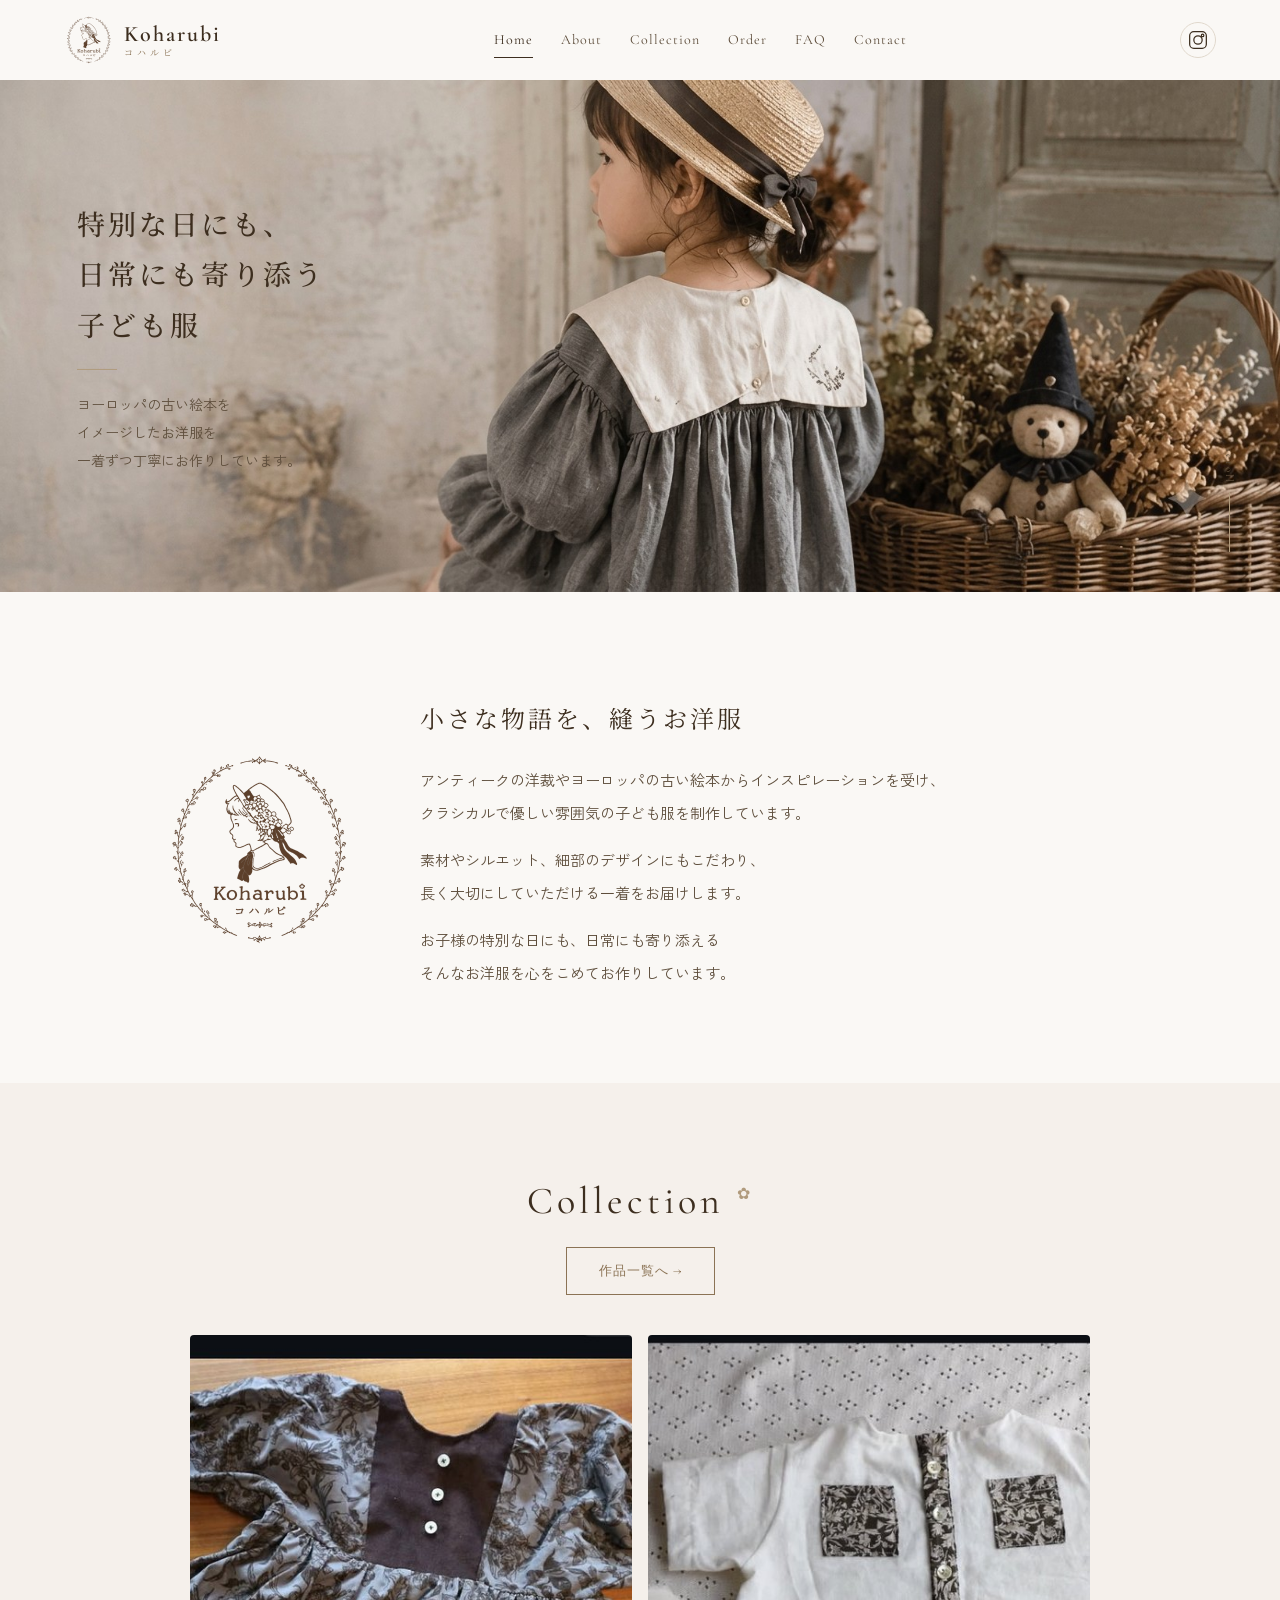
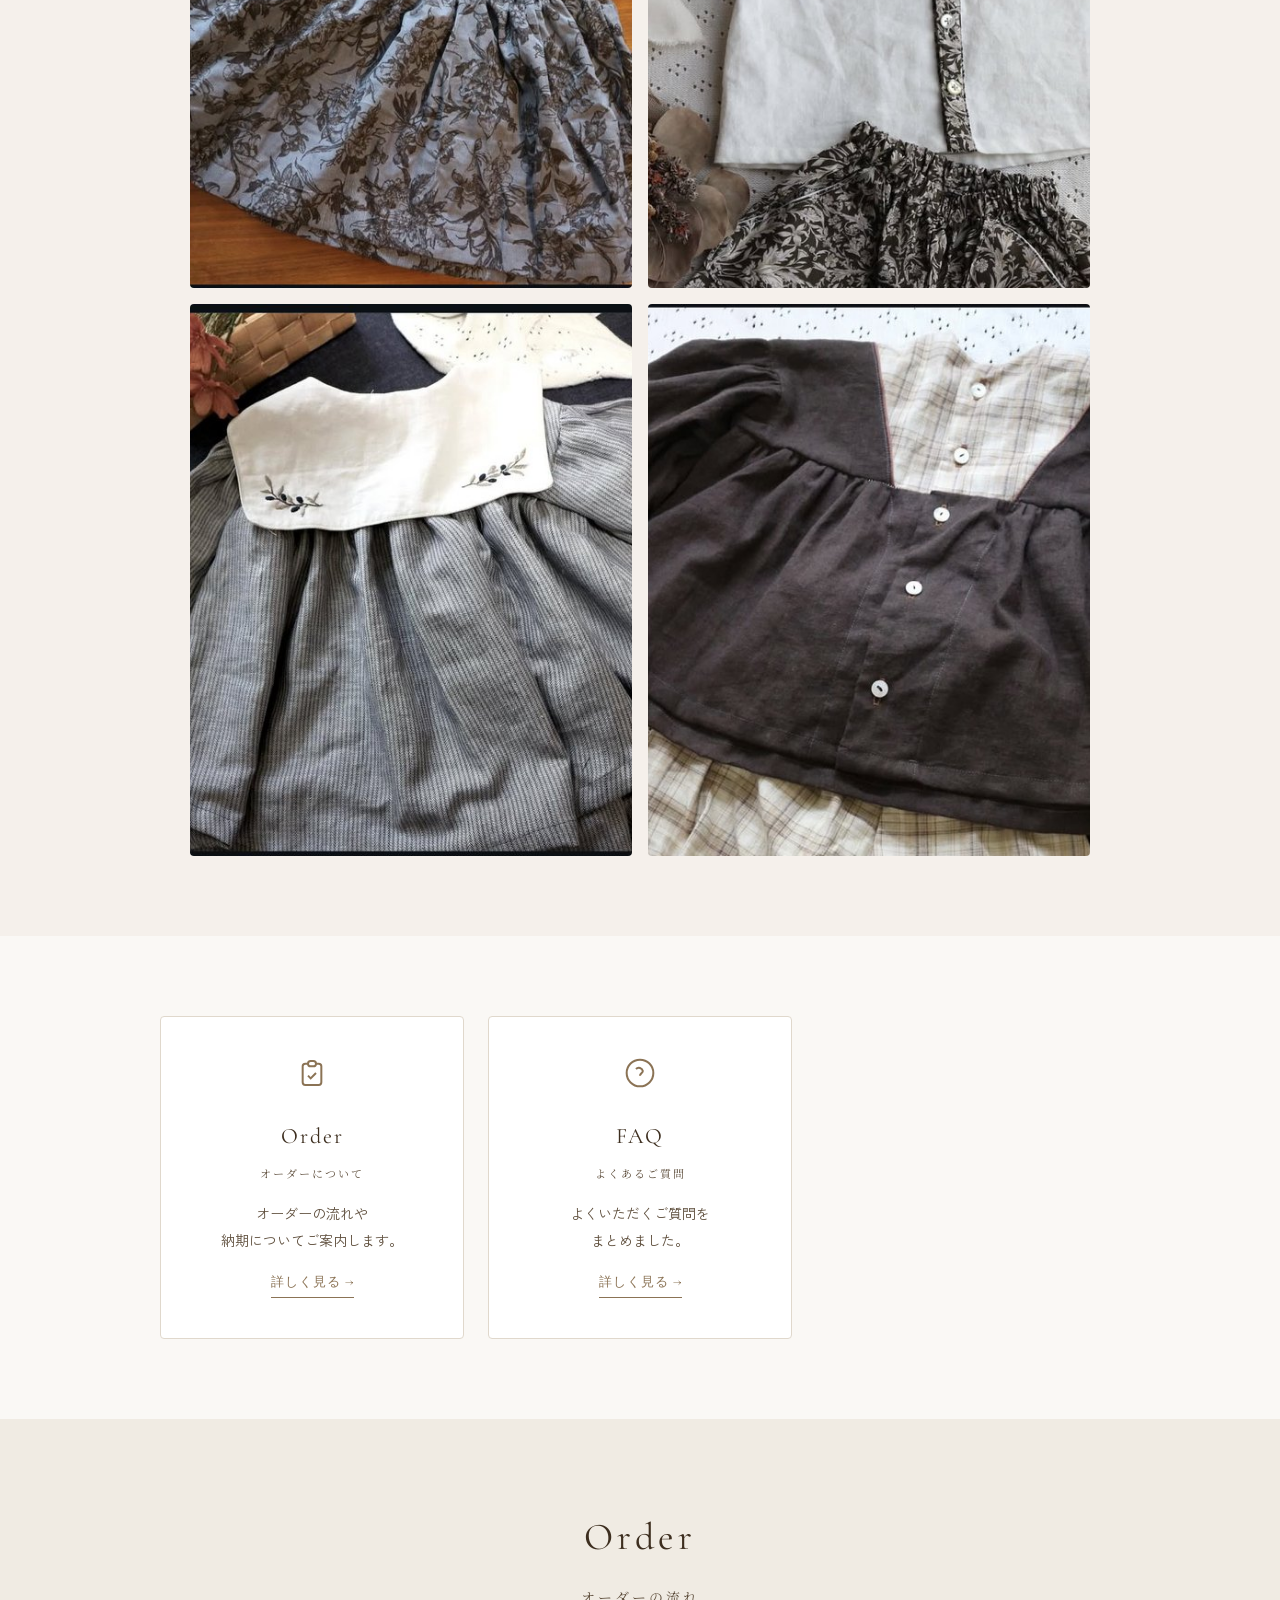
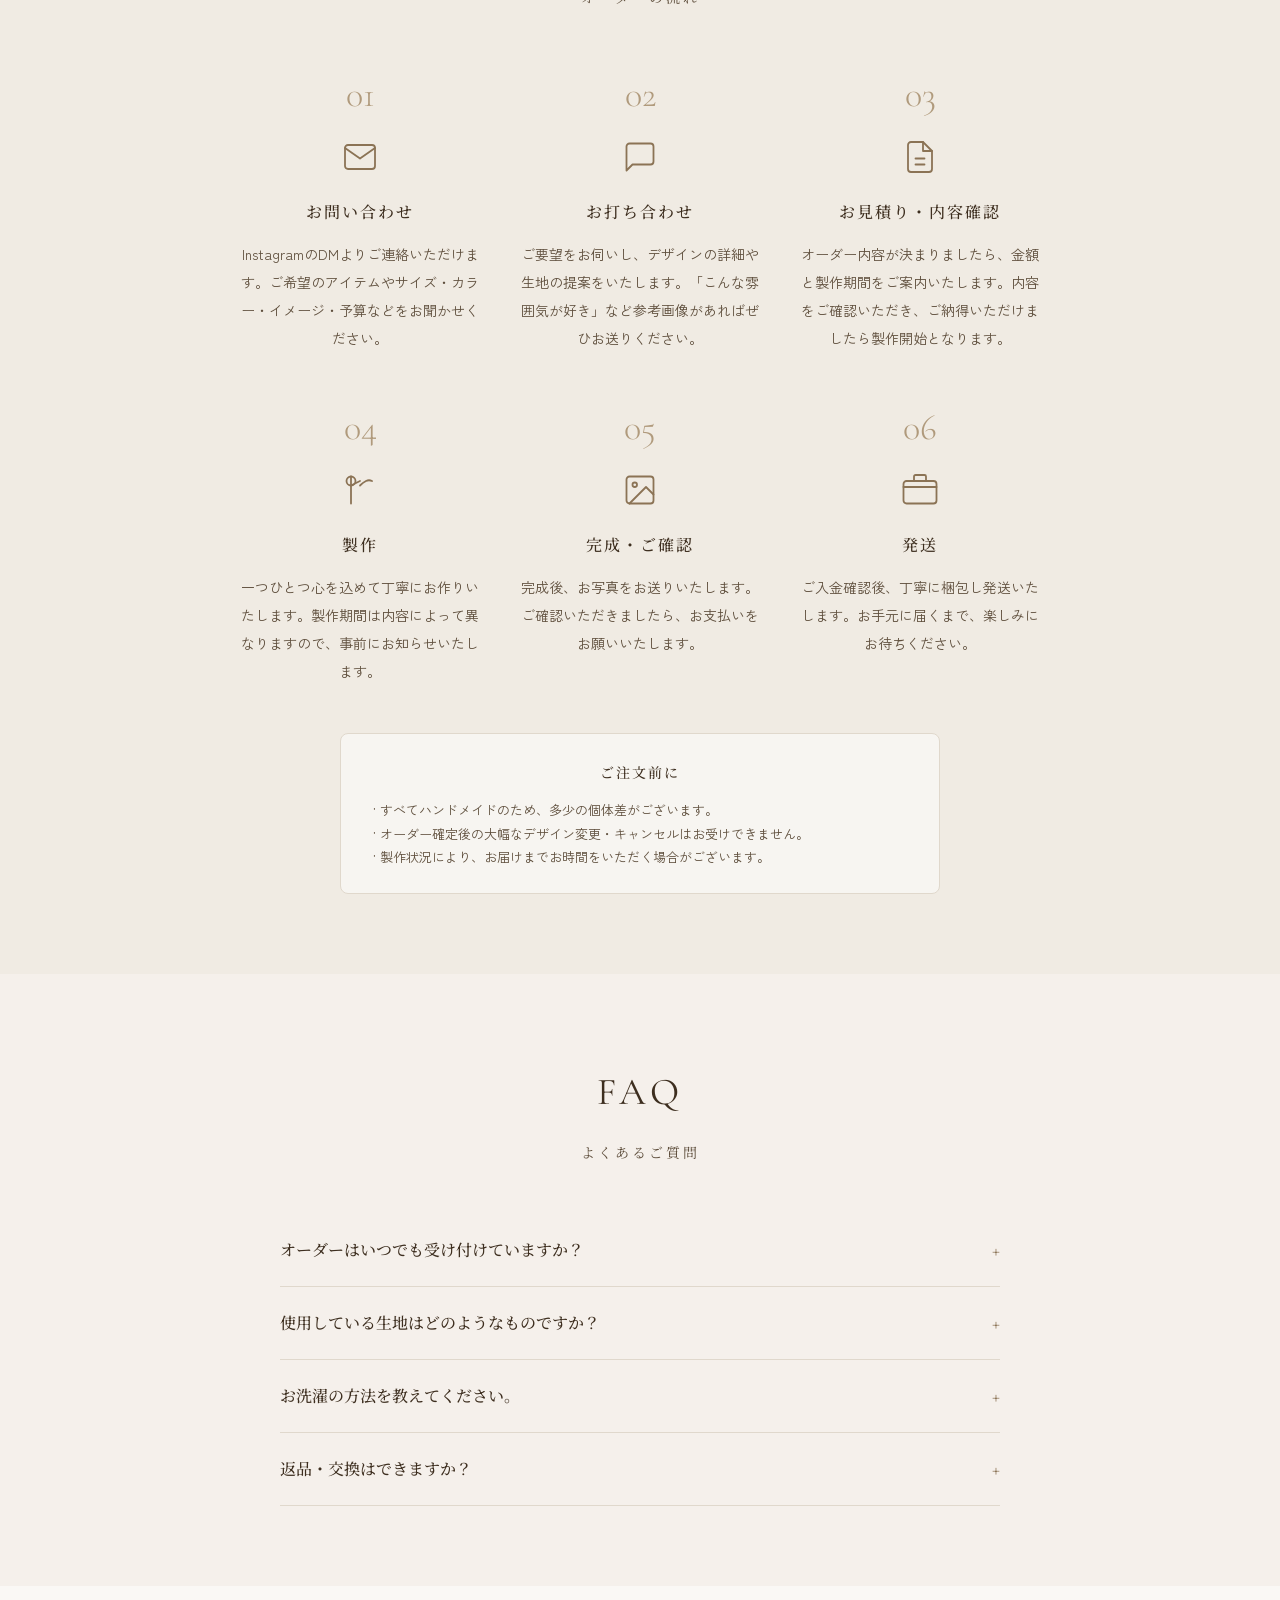
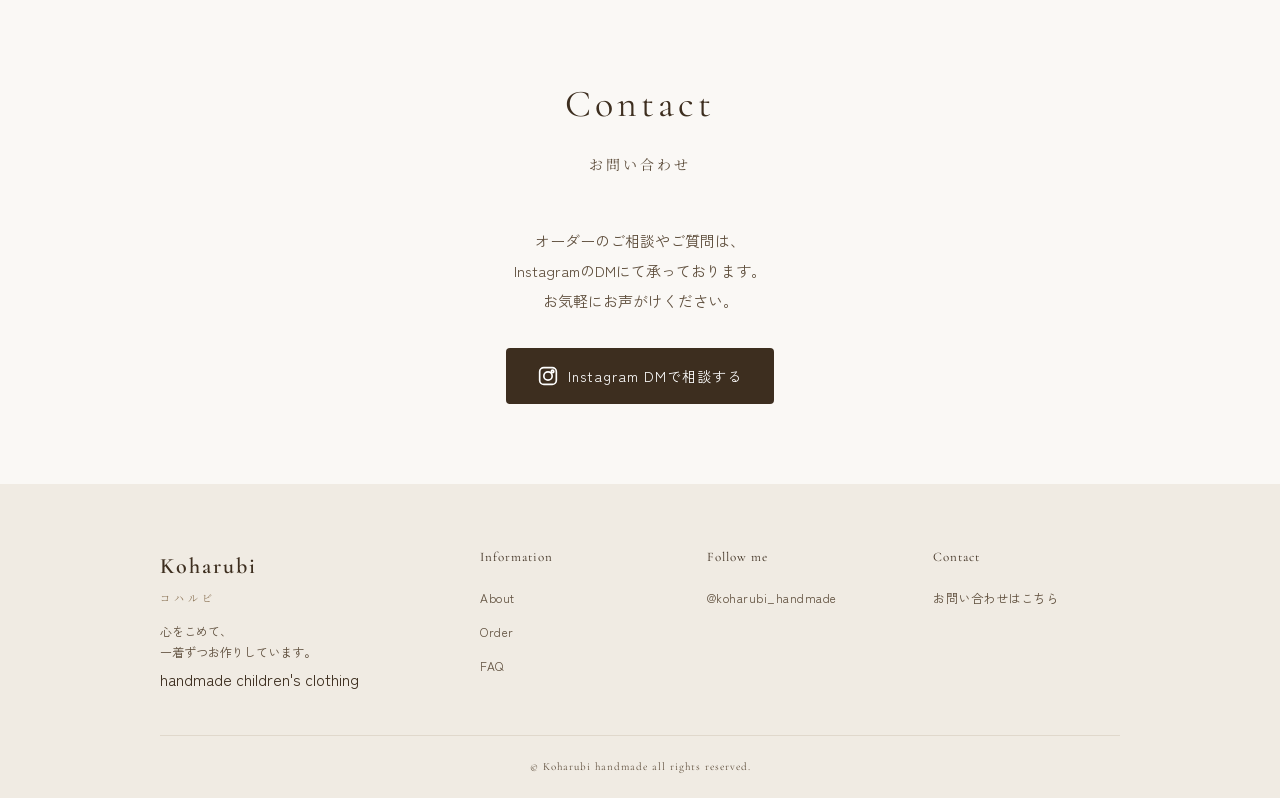
==== index.html @ b5ae695d "add: オーダーの流れにステップアイコンと注意書きを追加 各ステップ番号の下にシンプルな線画SVGアイコンを配置。 オーダーの流れ末尾に「ご注文前に」の注意事項3点を追加。  Co-Authored" ====
<!DOCTYPE html>
<html lang="ja">
<head>
  <meta charset="UTF-8">
  <meta name="viewport" content="width=device-width, initial-scale=1.0">
  <title>Koharubi コハルビ - ハンドメイド子ども服 | 一着ずつ手作りする、小さな人のための服</title>
  <meta name="description" content="Koharubi（コハルビ）は、天然素材にこだわったハンドメイドの子ども服ブランドです。ヨーロッパの古い絵本をイメージしたお洋服を一着ずつ丁寧にお作りしています。">
  <meta name="keywords" content="ハンドメイド,子ども服,キッズ服,手作り,天然素材,ベビー服,オーダーメイド">
  <meta name="robots" content="noindex, nofollow">
  <link rel="canonical" href="https://jun-ju-waaaaa.github.io/kids-handmade-wear/">

  <!-- OGP -->
  <meta property="og:title" content="Koharubi コハルビ - ハンドメイド子ども服">
  <meta property="og:description" content="ヨーロッパの古い絵本をイメージしたお洋服を一着ずつ丁寧にお作りしています。">
  <meta property="og:type" content="website">
  <meta property="og:url" content="https://jun-ju-waaaaa.github.io/kids-handmade-wear/">
  <meta property="og:image" content="https://jun-ju-waaaaa.github.io/kids-handmade-wear/images/og-image.jpg">
  <meta name="twitter:card" content="summary_large_image">

  <!-- Fonts -->
  <link rel="preconnect" href="https://fonts.googleapis.com">
  <link rel="preconnect" href="https://fonts.gstatic.com" crossorigin>
  <link href="https://fonts.googleapis.com/css2?family=Cormorant+Garamond:ital,wght@0,400;0,600;1,400&family=Noto+Serif+JP:wght@300;400;500;600&family=Zen+Kaku+Gothic+New:wght@300;400;500&display=swap" rel="stylesheet">

  <!-- Favicon -->
  <link rel="icon" type="image/png" href="images/favicon-32.png" sizes="32x32">
  <link rel="apple-touch-icon" href="images/apple-touch-icon.png">

  <link rel="stylesheet" href="css/style.css">
</head>
<body>

  <!-- ===== Header / Navigation ===== -->
  <header class="site-header" id="header">
    <div class="header-inner">
      <a href="#" class="logo">
        <img src="images/logo2.png" alt="Koharubi" class="logo-icon">
        <div class="logo-text">
          <span class="logo-main">Koharubi</span>
          <span class="logo-sub">コハルビ</span>
        </div>
      </a>
      <button class="menu-toggle" id="menuToggle" aria-label="メニューを開く">
        <span></span><span></span><span></span>
      </button>
      <nav class="main-nav" id="mainNav">
        <a href="#home" class="active">Home</a>
        <a href="#about">About</a>
        <a href="#collection">Collection</a>
        <a href="#order">Order</a>
        <a href="#faq">FAQ</a>
        <a href="#contact">Contact</a>
      </nav>
      <div class="header-icons">
        <a href="https://www.instagram.com/atelier_koharubi/" target="_blank" rel="noopener" aria-label="Instagram">
          <svg width="20" height="20" viewBox="0 0 24 24" fill="none" stroke="currentColor" stroke-width="1.5"><rect x="2" y="2" width="20" height="20" rx="5"/><circle cx="12" cy="12" r="5"/><circle cx="17.5" cy="6.5" r="1.5"/></svg>
        </a>

      </div>
    </div>
  </header>

  <!-- ===== Hero ===== -->
  <section class="hero" id="home">
    <h1 class="sr-only">Koharubi コハルビ - 特別な日にも、日常にも寄り添う子ども服</h1>
    <div class="hero-text-mobile">
      <p class="hero-title-mobile">特別な日にも、<br>日常にも寄り添う<br>子ども服</p>
      <div class="hero-divider-mobile"></div>
      <p class="hero-sub-mobile">ヨーロッパの古い絵本を<br>イメージしたお洋服を<br>一着ずつ丁寧にお作りしています。</p>
    </div>
    <div class="hero-scroll">
      <span>scroll</span>
      <div class="scroll-line"></div>
    </div>
  </section>

  <!-- ===== Decorative Divider ===== -->
  <div class="lace-divider"></div>

  <!-- ===== About ===== -->
  <section class="about" id="about">
    <div class="about-inner">
      <div class="about-logo-wrap">
        <img src="images/logo2.png" alt="Koharubi コハルビ ロゴ" class="about-logo-img">
      </div>
      <div class="about-text">
        <h2 class="section-title-sm">小さな物語を、縫うお洋服</h2>
        <p>アンティークの洋裁やヨーロッパの古い絵本からインスピレーションを受け、<br class="pc-only">クラシカルで優しい雰囲気の子ども服を制作しています。</p>
        <p>素材やシルエット、細部のデザインにもこだわり、<br class="pc-only">長く大切にしていただける一着をお届けします。</p>
        <p>お子様の特別な日にも、日常にも寄り添える<br class="pc-only">そんなお洋服を心をこめてお作りしています。</p>
      </div>
    </div>
  </section>

  <!-- ===== Collection ===== -->
  <section class="collection" id="collection">
    <h2 class="section-title">Collection <span class="title-icon">✿</span></h2>
    <a href="#collection" class="collection-link">作品一覧へ →</a>

    <div class="gallery">
      <div class="gallery-item">
        <img src="images/corduroy-dress.jpg" alt="コーデュロイのワンピース - 花柄コーデュロイ生地にパフスリーブのクラシカルなデザイン" loading="lazy">
      </div>
      <div class="gallery-item">
        <img src="images/summer-set.jpg" alt="リネンシャツとスカートのセットアップ - 白リネンに花柄ポケットのシャツとお揃いのギャザースカート" loading="lazy">
      </div>
      <div class="gallery-item">
        <img src="images/olive-blouse-skirt.jpg" alt="オリーブ刺繍の襟付きブラウスワンピース - オリーブ刺繍の白襟にストライプ生地のふんわりスカート" loading="lazy">
      </div>
      <div class="gallery-item">
        <img src="images/check-set.jpg" alt="リネンブラウスとチェックパンツのセット - ブラウンリネンのパフスリーブブラウスにチェック柄パンツ" loading="lazy">
      </div>
    </div>
  </section>

  <!-- ===== Info Cards (Order / Size / FAQ) ===== -->
  <section class="info-cards">
    <div class="info-cards-inner">
      <a href="#order" class="info-card">
        <div class="info-card-icon">
          <svg width="32" height="32" viewBox="0 0 24 24" fill="none" stroke="#8b7355" stroke-width="1.5"><path d="M9 5H7a2 2 0 00-2 2v12a2 2 0 002 2h10a2 2 0 002-2V7a2 2 0 00-2-2h-2M9 5a2 2 0 002 2h2a2 2 0 002-2M9 5a2 2 0 012-2h2a2 2 0 012 2"/><path d="M9 14l2 2 4-4"/></svg>
        </div>
        <h3>Order</h3>
        <p class="info-card-jp">オーダーについて</p>
        <p class="info-card-desc">オーダーの流れや<br>納期についてご案内します。</p>
        <span class="info-card-link">詳しく見る →</span>
      </a>
      <a href="#faq" class="info-card">
        <div class="info-card-icon">
          <svg width="32" height="32" viewBox="0 0 24 24" fill="none" stroke="#8b7355" stroke-width="1.5"><circle cx="12" cy="12" r="10"/><path d="M9 9a3 3 0 015.12 1.5c0 1.5-2.12 2-2.12 3.5M12 17h.01"/></svg>
        </div>
        <h3>FAQ</h3>
        <p class="info-card-jp">よくあるご質問</p>
        <p class="info-card-desc">よくいただくご質問を<br>まとめました。</p>
        <span class="info-card-link">詳しく見る →</span>
      </a>
    </div>
  </section>

  <!-- ===== Order Section ===== -->
  <section class="order-section" id="order">
    <h2 class="section-title">Order</h2>
    <p class="section-subtitle">オーダーの流れ</p>
    <div class="order-steps">
      <div class="order-step">
        <div class="step-num">01</div>
        <svg class="step-icon" width="32" height="32" viewBox="0 0 24 24" fill="none" stroke="currentColor" stroke-width="1.2" stroke-linecap="round" stroke-linejoin="round"><path d="M4 4h16c1.1 0 2 .9 2 2v12c0 1.1-.9 2-2 2H4c-1.1 0-2-.9-2-2V6c0-1.1.9-2 2-2z"/><polyline points="22,6 12,13 2,6"/></svg>
        <h3>お問い合わせ</h3>
        <p>InstagramのDMよりご連絡いただけます。ご希望のアイテムやサイズ・カラー・イメージ・予算などをお聞かせください。</p>
      </div>
      <div class="order-step">
        <div class="step-num">02</div>
        <svg class="step-icon" width="32" height="32" viewBox="0 0 24 24" fill="none" stroke="currentColor" stroke-width="1.2" stroke-linecap="round" stroke-linejoin="round"><path d="M21 15a2 2 0 0 1-2 2H7l-4 4V5a2 2 0 0 1 2-2h14a2 2 0 0 1 2 2z"/></svg>
        <h3>お打ち合わせ</h3>
        <p>ご要望をお伺いし、デザインの詳細や生地の提案をいたします。「こんな雰囲気が好き」など参考画像があればぜひお送りください。</p>
      </div>
      <div class="order-step">
        <div class="step-num">03</div>
        <svg class="step-icon" width="32" height="32" viewBox="0 0 24 24" fill="none" stroke="currentColor" stroke-width="1.2" stroke-linecap="round" stroke-linejoin="round"><path d="M14 2H6a2 2 0 0 0-2 2v16a2 2 0 0 0 2 2h12a2 2 0 0 0 2-2V8z"/><polyline points="14,2 14,8 20,8"/><line x1="9" y1="13" x2="15" y2="13"/><line x1="9" y1="17" x2="15" y2="17"/></svg>
        <h3>お見積り・内容確認</h3>
        <p>オーダー内容が決まりましたら、金額と製作期間をご案内いたします。内容をご確認いただき、ご納得いただけましたら製作開始となります。</p>
      </div>
      <div class="order-step">
        <div class="step-num">04</div>
        <svg class="step-icon" width="32" height="32" viewBox="0 0 24 24" fill="none" stroke="currentColor" stroke-width="1.2" stroke-linecap="round" stroke-linejoin="round"><circle cx="6" cy="6" r="3"/><path d="M6 3v18"/><line x1="6" y1="9" x2="12" y2="6"/><path d="M20 6s-2-1-4 0-4 3-4 3"/></svg>
        <h3>製作</h3>
        <p>一つひとつ心を込めて丁寧にお作りいたします。製作期間は内容によって異なりますので、事前にお知らせいたします。</p>
      </div>
      <div class="order-step">
        <div class="step-num">05</div>
        <svg class="step-icon" width="32" height="32" viewBox="0 0 24 24" fill="none" stroke="currentColor" stroke-width="1.2" stroke-linecap="round" stroke-linejoin="round"><rect x="3" y="3" width="18" height="18" rx="2"/><circle cx="8.5" cy="8.5" r="1.5"/><polyline points="21,15 16,10 5,21"/></svg>
        <h3>完成・ご確認</h3>
        <p>完成後、お写真をお送りいたします。ご確認いただきましたら、お支払いをお願いいたします。</p>
      </div>
      <div class="order-step">
        <div class="step-num">06</div>
        <svg class="step-icon" width="32" height="32" viewBox="0 0 24 24" fill="none" stroke="currentColor" stroke-width="1.2" stroke-linecap="round" stroke-linejoin="round"><rect x="1" y="6" width="22" height="15" rx="2"/><path d="M1 10h22"/><path d="M8 6V3a1 1 0 0 1 1-1h6a1 1 0 0 1 1 1v3"/></svg>
        <h3>発送</h3>
        <p>ご入金確認後、丁寧に梱包し発送いたします。お手元に届くまで、楽しみにお待ちください。</p>
      </div>
    </div>
    <div class="order-note">
      <p class="order-note-title">ご注文前に</p>
      <ul>
        <li>すべてハンドメイドのため、多少の個体差がございます。</li>
        <li>オーダー確定後の大幅なデザイン変更・キャンセルはお受けできません。</li>
        <li>製作状況により、お届けまでお時間をいただく場合がございます。</li>
      </ul>
    </div>
  </section>


  <!-- ===== FAQ Section ===== -->
  <section class="faq-section" id="faq">
    <h2 class="section-title">FAQ</h2>
    <p class="section-subtitle">よくあるご質問</p>
    <div class="faq-list">
      <details class="faq-item">
        <summary>オーダーはいつでも受け付けていますか？</summary>
        <p>オーダーの受付は基本的にいつでも承っておりますが、受けているオーダーの量によってはお時間をいただく場合がございます。まずはお気軽にDMにてご相談ください。</p>
      </details>
      <details class="faq-item">
        <summary>使用している生地はどのようなものですか？</summary>
        <p>主にコットンやガーゼなどの天然素材を使用しています。お子様の肌に優しく、洗濯にも強い生地を厳選しております。</p>
      </details>
      <details class="faq-item">
        <summary>お洗濯の方法を教えてください。</summary>
        <p>手洗いまたはネットに入れての洗濯機洗い（弱水流）を推奨しています。タンブラー乾燥はお避けください。形を整えて陰干しがおすすめです。</p>
      </details>
      <details class="faq-item">
        <summary>返品・交換はできますか？</summary>
        <p>ハンドメイド・オーダーメイド品のため、お客様都合による返品・交換はお受けしておりません。万が一、制作上の不備があった場合はご連絡ください。</p>
      </details>
    </div>
  </section>

  <!-- ===== Contact Section ===== -->
  <section class="contact-section" id="contact">
    <h2 class="section-title">Contact</h2>
    <p class="section-subtitle">お問い合わせ</p>
    <div class="contact-inner">
      <p class="contact-text">オーダーのご相談やご質問は、<br>InstagramのDMにて承っております。<br>お気軽にお声がけください。</p>
      <div class="contact-methods">
        <a href="https://www.instagram.com/atelier_koharubi/" target="_blank" rel="noopener" class="contact-btn contact-btn-ig">
          <svg width="20" height="20" viewBox="0 0 24 24" fill="none" stroke="currentColor" stroke-width="2"><rect x="2" y="2" width="20" height="20" rx="5"/><circle cx="12" cy="12" r="5"/><circle cx="17.5" cy="6.5" r="1.5"/></svg>
          Instagram DMで相談する
        </a>
      </div>
    </div>
  </section>

  <!-- ===== Footer ===== -->
  <footer class="site-footer">
    <div class="footer-inner">
      <div class="footer-brand">
        <span class="footer-logo">Koharubi</span>
        <span class="footer-logo-jp">コハルビ</span>
        <p class="footer-tagline">心をこめて、<br>一着ずつお作りしています。</p>
        <p class="footer-tagline-en">handmade children's clothing</p>
      </div>
      <div class="footer-nav">
        <h4>Information</h4>
        <a href="#about">About</a>
        <a href="#order">Order</a>
        <a href="#faq">FAQ</a>
      </div>
      <div class="footer-nav">
        <h4>Follow me</h4>
        <a href="https://www.instagram.com/" target="_blank" rel="noopener">@koharubi_handmade</a>
      </div>
      <div class="footer-nav">
        <h4>Contact</h4>
        <a href="#contact">お問い合わせはこちら</a>
      </div>
    </div>
    <div class="footer-bottom">
      <p>&copy; Koharubi handmade all rights reserved.</p>
    </div>
  </footer>

  <script src="js/main.js"></script>
</body>
</html>
---- css/style.css ----
/* ===== Reset & Base ===== */
*, *::before, *::after {
  margin: 0;
  padding: 0;
  box-sizing: border-box;
}

:root {
  --color-bg: #faf8f5;
  --color-bg-warm: #f5f0eb;
  --color-bg-cream: #f0ebe3;
  --color-text: #3d2e1f;
  --color-text-light: #5e4e3c;
  --color-accent: #8b7355;
  --color-accent-light: #b09a7c;
  --color-border: #e0d8cc;
  --color-white: #ffffff;

  --font-serif-en: 'Cormorant Garamond', 'Georgia', serif;
  --font-serif-jp: 'Noto Serif JP', 'Yu Mincho', serif;
  --font-sans-jp: 'Zen Kaku Gothic New', 'Hiragino Kaku Gothic ProN', sans-serif;

  --header-height: 80px;
}

html {
  scroll-behavior: smooth;
  scroll-padding-top: var(--header-height);
}

body {
  font-family: var(--font-sans-jp);
  font-weight: 400;
  color: var(--color-text);
  background-color: var(--color-bg);
  line-height: 2;
  font-size: 16px;
  -webkit-font-smoothing: antialiased;
}


a {
  color: var(--color-accent);
  text-decoration: none;
  transition: opacity 0.3s;
}

a:hover {
  opacity: 0.7;
}

img {
  max-width: 100%;
  height: auto;
  display: block;
}

/* ===== Header ===== */
.site-header {
  position: fixed;
  top: 0;
  left: 0;
  right: 0;
  height: var(--header-height);
  background: rgba(250, 248, 245, 0.95);
  backdrop-filter: blur(10px);
  z-index: 1000;
  transition: box-shadow 0.3s;
}

.site-header.scrolled {
  box-shadow: 0 2px 20px rgba(74, 55, 40, 0.08);
}

.header-inner {
  max-width: 1200px;
  margin: 0 auto;
  height: 100%;
  display: flex;
  align-items: center;
  justify-content: space-between;
  padding: 0 24px;
}

.logo {
  display: flex;
  align-items: center;
  gap: 10px;
  line-height: 1.2;
}

.logo-icon {
  width: 50px;
  height: 50px;
  object-fit: contain;
  border-radius: 50%;
}

.logo-text {
  display: flex;
  flex-direction: column;
}

.logo-main {
  font-family: var(--font-serif-en);
  font-size: 22px;
  font-weight: 600;
  color: var(--color-text);
  letter-spacing: 2px;
}

.logo-sub {
  font-family: var(--font-serif-jp);
  font-size: 9px;
  color: var(--color-accent);
  letter-spacing: 4px;
}

.main-nav {
  display: flex;
  gap: 28px;
}

.main-nav a {
  font-family: var(--font-serif-en);
  font-size: 14px;
  letter-spacing: 1px;
  color: var(--color-text-light);
  position: relative;
  padding: 4px 0;
}

.main-nav a::after {
  content: '';
  position: absolute;
  bottom: 0;
  left: 0;
  width: 0;
  height: 1px;
  background: var(--color-text);
  transition: width 0.3s;
}

.main-nav a:hover::after,
.main-nav a.active::after {
  width: 100%;
}

.main-nav a:hover,
.main-nav a.active {
  opacity: 1;
  color: var(--color-text);
}

.header-icons {
  display: flex;
  gap: 12px;
}

.header-icons a {
  color: var(--color-text);
  display: flex;
  align-items: center;
  justify-content: center;
  width: 36px;
  height: 36px;
  border: 1px solid var(--color-border);
  border-radius: 50%;
  transition: border-color 0.3s, color 0.3s;
}

.header-icons a:hover {
  border-color: var(--color-accent);
  color: var(--color-accent);
  opacity: 1;
}

.menu-toggle {
  display: none;
  background: none;
  border: none;
  cursor: pointer;
  width: 44px;
  height: 44px;
  position: relative;
  touch-action: manipulation;
}

.menu-toggle span {
  display: block;
  width: 20px;
  height: 1.5px;
  background: var(--color-text);
  position: absolute;
  left: 12px;
  transition: all 0.3s;
}

.menu-toggle span:nth-child(1) { top: 16px; }
.menu-toggle span:nth-child(2) { top: 22px; }
.menu-toggle span:nth-child(3) { top: 28px; }

.menu-toggle.active span:nth-child(1) {
  top: 22px;
  transform: rotate(45deg);
}

.menu-toggle.active span:nth-child(2) {
  opacity: 0;
}

.menu-toggle.active span:nth-child(3) {
  top: 22px;
  transform: rotate(-45deg);
}

/* ===== Hero ===== */
.hero {
  position: relative;
  height: 0;
  padding-bottom: 40%;
  margin-top: var(--header-height);
  background: url('../images/hero3-desktop.jpg') center center / cover no-repeat;
  overflow: hidden;
}

.hero-text-mobile {
  position: absolute;
  top: 50%;
  left: 6%;
  transform: translateY(-50%);
  text-align: left;
}

.hero-title-mobile {
  font-family: var(--font-serif-jp);
  font-size: clamp(20px, 2.5vw, 28px);
  font-weight: 500;
  line-height: 1.8;
  color: var(--color-text);
  letter-spacing: 3px;
}

.hero-divider-mobile {
  width: 40px;
  height: 1px;
  background: var(--color-accent-light);
  margin: 20px 0;
}

.hero-sub-mobile {
  font-family: var(--font-sans-jp);
  font-size: clamp(11px, 1.2vw, 14px);
  line-height: 2;
  color: var(--color-text-light);
}

.sr-only {
  position: absolute;
  width: 1px;
  height: 1px;
  padding: 0;
  margin: -1px;
  overflow: hidden;
  clip: rect(0, 0, 0, 0);
  white-space: nowrap;
  border: 0;
}

.hero-content {
  position: relative;
  z-index: 2;
  padding: 0 8%;
  margin-top: var(--header-height);
}

.hero-lead {
  font-family: var(--font-serif-jp);
  font-size: clamp(18px, 3vw, 28px);
  font-weight: 300;
  letter-spacing: 4px;
  line-height: 2;
  color: var(--color-text);
}

.hero-title {
  font-family: var(--font-serif-jp);
  font-size: clamp(32px, 5vw, 52px);
  font-weight: 400;
  letter-spacing: 8px;
  margin-top: 8px;
  color: var(--color-text);
}

.hero-desc {
  font-family: var(--font-sans-jp);
  font-size: 14px;
  color: var(--color-text-light);
  margin-top: 24px;
  letter-spacing: 1px;
  line-height: 2;
}

.hero-scroll {
  position: absolute;
  bottom: 40px;
  right: 40px;
  display: flex;
  flex-direction: column;
  align-items: center;
  gap: 8px;
  z-index: 2;
}

.hero-scroll span {
  font-family: var(--font-serif-en);
  font-size: 11px;
  letter-spacing: 2px;
  color: var(--color-text-light);
  writing-mode: vertical-lr;
}

.scroll-line {
  width: 1px;
  height: 60px;
  background: var(--color-accent-light);
  position: relative;
  overflow: hidden;
}

.scroll-line::after {
  content: '';
  position: absolute;
  top: -60px;
  left: 0;
  width: 1px;
  height: 60px;
  background: var(--color-accent);
  animation: scrollDown 2s ease-in-out infinite;
}

@keyframes scrollDown {
  0% { top: -60px; }
  100% { top: 60px; }
}

/* ===== Lace Divider ===== */
.lace-divider {
  height: 24px;
  background: var(--color-bg);
  position: relative;
  overflow: hidden;
}

.lace-divider::before {
  content: '';
  position: absolute;
  top: -12px;
  left: 0;
  right: 0;
  height: 24px;
  background:
    radial-gradient(circle at 12px 0, transparent 12px, var(--color-bg) 12px);
  background-size: 24px 24px;
}

/* ===== Section Titles ===== */
.section-title {
  font-family: var(--font-serif-en);
  font-size: clamp(28px, 4vw, 38px);
  font-weight: 400;
  text-align: center;
  letter-spacing: 4px;
  color: var(--color-text);
  margin-bottom: 8px;
}

.title-icon {
  font-size: 16px;
  vertical-align: super;
  color: var(--color-accent-light);
}

.section-subtitle {
  font-family: var(--font-serif-jp);
  font-size: 14px;
  text-align: center;
  color: var(--color-text-light);
  letter-spacing: 3px;
  margin-bottom: 48px;
}

.section-title-sm {
  font-family: var(--font-serif-jp);
  font-size: clamp(18px, 2.5vw, 24px);
  font-weight: 400;
  letter-spacing: 3px;
  color: var(--color-text);
  margin-bottom: 24px;
  line-height: 1.8;
}

/* ===== About ===== */
.about {
  padding: 80px 24px;
  background: var(--color-bg);
}

.about-inner {
  max-width: 960px;
  margin: 0 auto;
  display: flex;
  align-items: center;
  gap: 60px;
}

.about-logo-wrap {
  flex-shrink: 0;
}

.about-logo-img {
  width: 200px;
  height: auto;
}

.about-text p {
  font-family: var(--font-sans-jp);
  font-size: 15px;
  line-height: 2.2;
  color: var(--color-text-light);
  margin-bottom: 14px;
}

/* ===== Collection ===== */
.collection {
  padding: 80px 24px;
  background: var(--color-bg-warm);
}

.collection-link {
  display: block;
  text-align: center;
  font-family: var(--font-serif-en);
  font-size: 13px;
  letter-spacing: 1px;
  margin-bottom: 40px;
  border: 1px solid var(--color-accent);
  display: inline-block;
  padding: 10px 32px;
  margin: 0 auto 40px;
  display: table;
  transition: background 0.3s, color 0.3s;
}

.collection-link:hover {
  background: var(--color-accent);
  color: var(--color-white);
  opacity: 1;
}

.gallery {
  max-width: 900px;
  margin: 0 auto;
  display: grid;
  grid-template-columns: repeat(2, 1fr);
  gap: 16px;
}

.gallery-item {
  aspect-ratio: 4 / 5;
  overflow: hidden;
  border-radius: 4px;
}

.gallery-placeholder {
  width: 100%;
  height: 100%;
  display: flex;
  align-items: center;
  justify-content: center;
  transition: transform 0.5s;
  position: relative;
}

.gallery-placeholder span {
  font-family: var(--font-serif-jp);
  font-size: 14px;
  color: var(--color-text-light);
  letter-spacing: 2px;
  opacity: 0.7;
}

.gallery-item img {
  width: 100%;
  height: 100%;
  object-fit: cover;
  transition: transform 0.5s;
}

.gallery-item:hover img {
  transform: scale(1.05);
}

/* ===== Info Cards ===== */
.info-cards {
  padding: 80px 24px;
  background: var(--color-bg);
}

.info-cards-inner {
  max-width: 960px;
  margin: 0 auto;
  display: grid;
  grid-template-columns: repeat(3, 1fr);
  gap: 24px;
}

.info-card {
  display: flex;
  flex-direction: column;
  align-items: center;
  text-align: center;
  padding: 40px 24px;
  background: var(--color-white);
  border: 1px solid var(--color-border);
  border-radius: 4px;
  transition: box-shadow 0.3s, transform 0.3s;
  color: var(--color-text);
}

.info-card:hover {
  box-shadow: 0 8px 30px rgba(74, 55, 40, 0.08);
  transform: translateY(-4px);
  opacity: 1;
}

.info-card-icon {
  margin-bottom: 16px;
}

.info-card h3 {
  font-family: var(--font-serif-en);
  font-size: 22px;
  font-weight: 400;
  letter-spacing: 2px;
  margin-bottom: 4px;
}

.info-card-jp {
  font-family: var(--font-serif-jp);
  font-size: 11px;
  color: var(--color-text-light);
  letter-spacing: 2px;
  margin-bottom: 16px;
}

.info-card-desc {
  font-size: 14px;
  color: var(--color-text-light);
  line-height: 1.9;
  margin-bottom: 16px;
}

.info-card-link {
  font-family: var(--font-serif-en);
  font-size: 13px;
  color: var(--color-accent);
  letter-spacing: 1px;
  border-bottom: 1px solid var(--color-accent);
  padding-bottom: 2px;
}

/* ===== Order Section ===== */
.order-section {
  padding: 80px 24px;
  background: var(--color-bg-cream);
}

.order-steps {
  max-width: 800px;
  margin: 0 auto;
  display: grid;
  grid-template-columns: repeat(3, 1fr);
  gap: 40px;
}

.order-step {
  text-align: center;
}

.step-num {
  font-family: var(--font-serif-en);
  font-size: 36px;
  font-weight: 300;
  color: var(--color-accent-light);
  margin-bottom: 8px;
}

.step-icon {
  color: var(--color-accent);
  width: 36px;
  height: 36px;
  margin-bottom: 12px;
}

.order-step h3 {
  font-family: var(--font-serif-jp);
  font-size: 16px;
  font-weight: 500;
  letter-spacing: 2px;
  margin-bottom: 12px;
}

.order-step p {
  font-size: 14px;
  color: var(--color-text-light);
  line-height: 2;
}

.order-note {
  max-width: 600px;
  margin: 48px auto 0;
  padding: 24px 32px;
  border: 1px solid var(--color-border);
  border-radius: 8px;
  background: rgba(255,255,255,0.5);
}

.order-note-title {
  font-family: var(--font-serif-jp);
  font-size: 14px;
  font-weight: 500;
  letter-spacing: 2px;
  margin-bottom: 12px;
  text-align: center;
}

.order-note ul {
  list-style: none;
  padding: 0;
  margin: 0;
}

.order-note li {
  font-size: 13px;
  color: var(--color-text-light);
  line-height: 1.8;
  padding-left: 1em;
  text-indent: -1em;
}

.order-note li::before {
  content: "\b7\a0";
}

/* ===== Size Section ===== */
.size-section {
  padding: 80px 24px;
  background: var(--color-bg);
}

.size-table-wrap {
  max-width: 640px;
  margin: 0 auto;
  overflow-x: auto;
}

.size-table {
  width: 100%;
  border-collapse: collapse;
  font-size: 14px;
}

.size-table th,
.size-table td {
  padding: 14px 20px;
  text-align: center;
  border-bottom: 1px solid var(--color-border);
}

.size-table th {
  font-family: var(--font-serif-jp);
  font-weight: 500;
  font-size: 14px;
  color: var(--color-accent);
  letter-spacing: 1px;
  background: var(--color-bg-warm);
}

.size-table td {
  font-size: 14px;
  color: var(--color-text-light);
}

.size-table tbody tr:hover {
  background: var(--color-bg-warm);
}

.size-note {
  max-width: 640px;
  margin: 24px auto 0;
  font-size: 13px;
  color: var(--color-text-light);
  text-align: center;
}

/* ===== FAQ Section ===== */
.faq-section {
  padding: 80px 24px;
  background: var(--color-bg-warm);
}

.faq-list {
  max-width: 720px;
  margin: 0 auto;
}

.faq-item {
  border-bottom: 1px solid var(--color-border);
}

.faq-item summary {
  display: flex;
  align-items: center;
  padding: 20px 0;
  font-family: var(--font-serif-jp);
  font-size: 16px;
  font-weight: 500;
  cursor: pointer;
  list-style: none;
  position: relative;
  padding-right: 40px;
  touch-action: manipulation;
}

.faq-item summary::-webkit-details-marker {
  display: none;
}

.faq-item summary::after {
  content: '+';
  position: absolute;
  right: 0;
  font-family: var(--font-serif-en);
  font-size: 20px;
  font-weight: 300;
  color: var(--color-accent);
  transition: transform 0.3s;
}

.faq-item[open] summary::after {
  transform: rotate(45deg);
}

.faq-item p {
  padding: 0 0 20px;
  font-size: 15px;
  color: var(--color-text-light);
  line-height: 2;
}

/* ===== Contact Section ===== */
.contact-section {
  padding: 80px 24px;
  background: var(--color-bg);
  text-align: center;
}

.contact-text {
  font-family: var(--font-sans-jp);
  font-size: 15px;
  color: var(--color-text-light);
  line-height: 2;
  margin-bottom: 32px;
}

.contact-methods {
  display: flex;
  gap: 20px;
  justify-content: center;
  flex-wrap: wrap;
}

.contact-btn {
  display: inline-flex;
  align-items: center;
  gap: 10px;
  padding: 14px 32px;
  font-size: 14px;
  letter-spacing: 1px;
  border-radius: 4px;
  transition: all 0.3s;
  min-width: 44px;
  min-height: 44px;
  touch-action: manipulation;
}

.contact-btn-ig {
  background: var(--color-text);
  color: var(--color-white);
}

.contact-btn-ig:hover {
  opacity: 0.85;
  color: var(--color-white);
}

.contact-btn-mail {
  border: 1px solid var(--color-accent);
  color: var(--color-accent);
}

.contact-btn-mail:hover {
  background: var(--color-accent);
  color: var(--color-white);
  opacity: 1;
}

/* ===== Footer ===== */
.site-footer {
  background: var(--color-bg-cream);
  padding: 60px 24px 0;
}

.footer-inner {
  max-width: 960px;
  margin: 0 auto;
  display: grid;
  grid-template-columns: 1.5fr 1fr 1fr 1fr;
  gap: 40px;
  padding-bottom: 40px;
  border-bottom: 1px solid var(--color-border);
}

.footer-logo {
  font-family: var(--font-serif-en);
  font-size: 22px;
  font-weight: 600;
  color: var(--color-text);
  letter-spacing: 2px;
  display: block;
}

.footer-logo-jp {
  font-family: var(--font-serif-jp);
  font-size: 10px;
  color: var(--color-accent);
  letter-spacing: 4px;
  display: block;
  margin-bottom: 12px;
}

.footer-tagline {
  font-size: 12px;
  color: var(--color-text-light);
  line-height: 1.8;
}

.footer-nav h4 {
  font-family: var(--font-serif-en);
  font-size: 13px;
  font-weight: 400;
  letter-spacing: 1px;
  margin-bottom: 16px;
  color: var(--color-text);
}

.footer-nav a {
  display: block;
  font-size: 12px;
  color: var(--color-text-light);
  margin-bottom: 10px;
  letter-spacing: 0.5px;
}

.footer-bottom {
  padding: 20px 0;
  text-align: center;
}

.footer-bottom p {
  font-family: var(--font-serif-en);
  font-size: 11px;
  color: var(--color-text-light);
  letter-spacing: 1px;
}

/* ===== Utilities ===== */
.pc-only {
  display: inline;
}

/* ===== Animations ===== */
.fade-in {
  opacity: 0;
  transform: translateY(20px);
  transition: opacity 0.8s ease, transform 0.8s ease;
}

.fade-in.visible {
  opacity: 1;
  transform: translateY(0);
}

/* ===== Responsive ===== */
@media (max-width: 768px) {
  :root {
    --header-height: 60px;
  }

  .menu-toggle {
    display: flex;
    align-items: center;
    justify-content: center;
    z-index: 1100;
  }

  .main-nav {
    position: fixed;
    top: 0;
    right: 0;
    width: 55%;
    height: 100vh;
    background: linear-gradient(to right, rgba(250, 248, 245, 0) 0%, rgba(250, 248, 245, 0.85) 40%, #faf8f5 70%);
    backdrop-filter: blur(6px);
    flex-direction: column;
    align-items: flex-end;
    justify-content: center;
    gap: 0;
    z-index: 1050;
    overflow: hidden;
    transform: translateX(100%);
    transition: transform 0.3s ease;
    display: flex;
    box-shadow: none;
  }

  .main-nav.open {
    transform: translateX(0);
  }

  .main-nav a {
    display: block;
    width: auto;
    text-align: right;
    font-size: 13px;
    letter-spacing: 3px;
    padding-right: 24px;
    padding-left: 40px;
    text-transform: uppercase;
    padding: 18px 0;
    border-bottom: 1px solid var(--color-border);
    color: var(--color-text);
  }

  .main-nav a:first-child {
    border-top: 1px solid var(--color-border);
  }

  .main-nav a::after {
    display: none;
  }

  .logo-icon {
    width: 40px;
    height: 40px;
  }

  .logo-main {
    font-size: 18px;
  }

  .header-icons {
    display: none;
  }

  .hero {
    height: auto;
    padding-bottom: 0;
    background-image: url('../images/hero3-mobile.jpg');
    background-position: 60% center;
  }

  .hero::before {
    content: '';
    display: block;
    width: 100%;
    padding-bottom: 60%;
    background: inherit;
    background-size: cover;
  }

  .hero-text-mobile {
    position: static;
    transform: none;
    text-align: center;
    padding: 20px 24px 12px;
    background: var(--color-bg);
  }

  .lace-divider {
    height: 8px;
  }

  .about {
    padding-top: 32px;
  }

  .hero-divider-mobile {
    margin: 16px auto;
  }

  .hero-title-mobile {
    font-size: 20px;
    letter-spacing: 2px;
  }

  .hero-sub-mobile {
    display: none;
  }

  .hero-divider-mobile {
    display: none;
  }

  .hero-scroll {
    right: 20px;
    bottom: 24px;
  }

  .pc-only {
    display: none;
  }

  .about-inner {
    flex-direction: column;
    text-align: center;
    gap: 32px;
  }

  .about-logo-img {
    width: 160px;
  }

  .gallery {
    grid-template-columns: repeat(2, 1fr);
    gap: 8px;
  }

  .info-cards-inner {
    grid-template-columns: 1fr;
    gap: 16px;
  }

  .info-card {
    padding: 32px 20px;
  }

  .order-steps {
    grid-template-columns: 1fr;
    gap: 32px;
  }

  .size-table th,
  .size-table td {
    padding: 10px 12px;
    font-size: 12px;
  }

  .contact-methods {
    flex-direction: column;
    align-items: center;
  }

  .footer-inner {
    grid-template-columns: 1fr 1fr;
    gap: 32px;
  }
}

@media (max-width: 480px) {
  body {
    font-size: 14px;
  }

  .gallery {
    grid-template-columns: repeat(2, 1fr);
  }

  .footer-inner {
    grid-template-columns: 1fr;
    gap: 24px;
    text-align: center;
  }
}
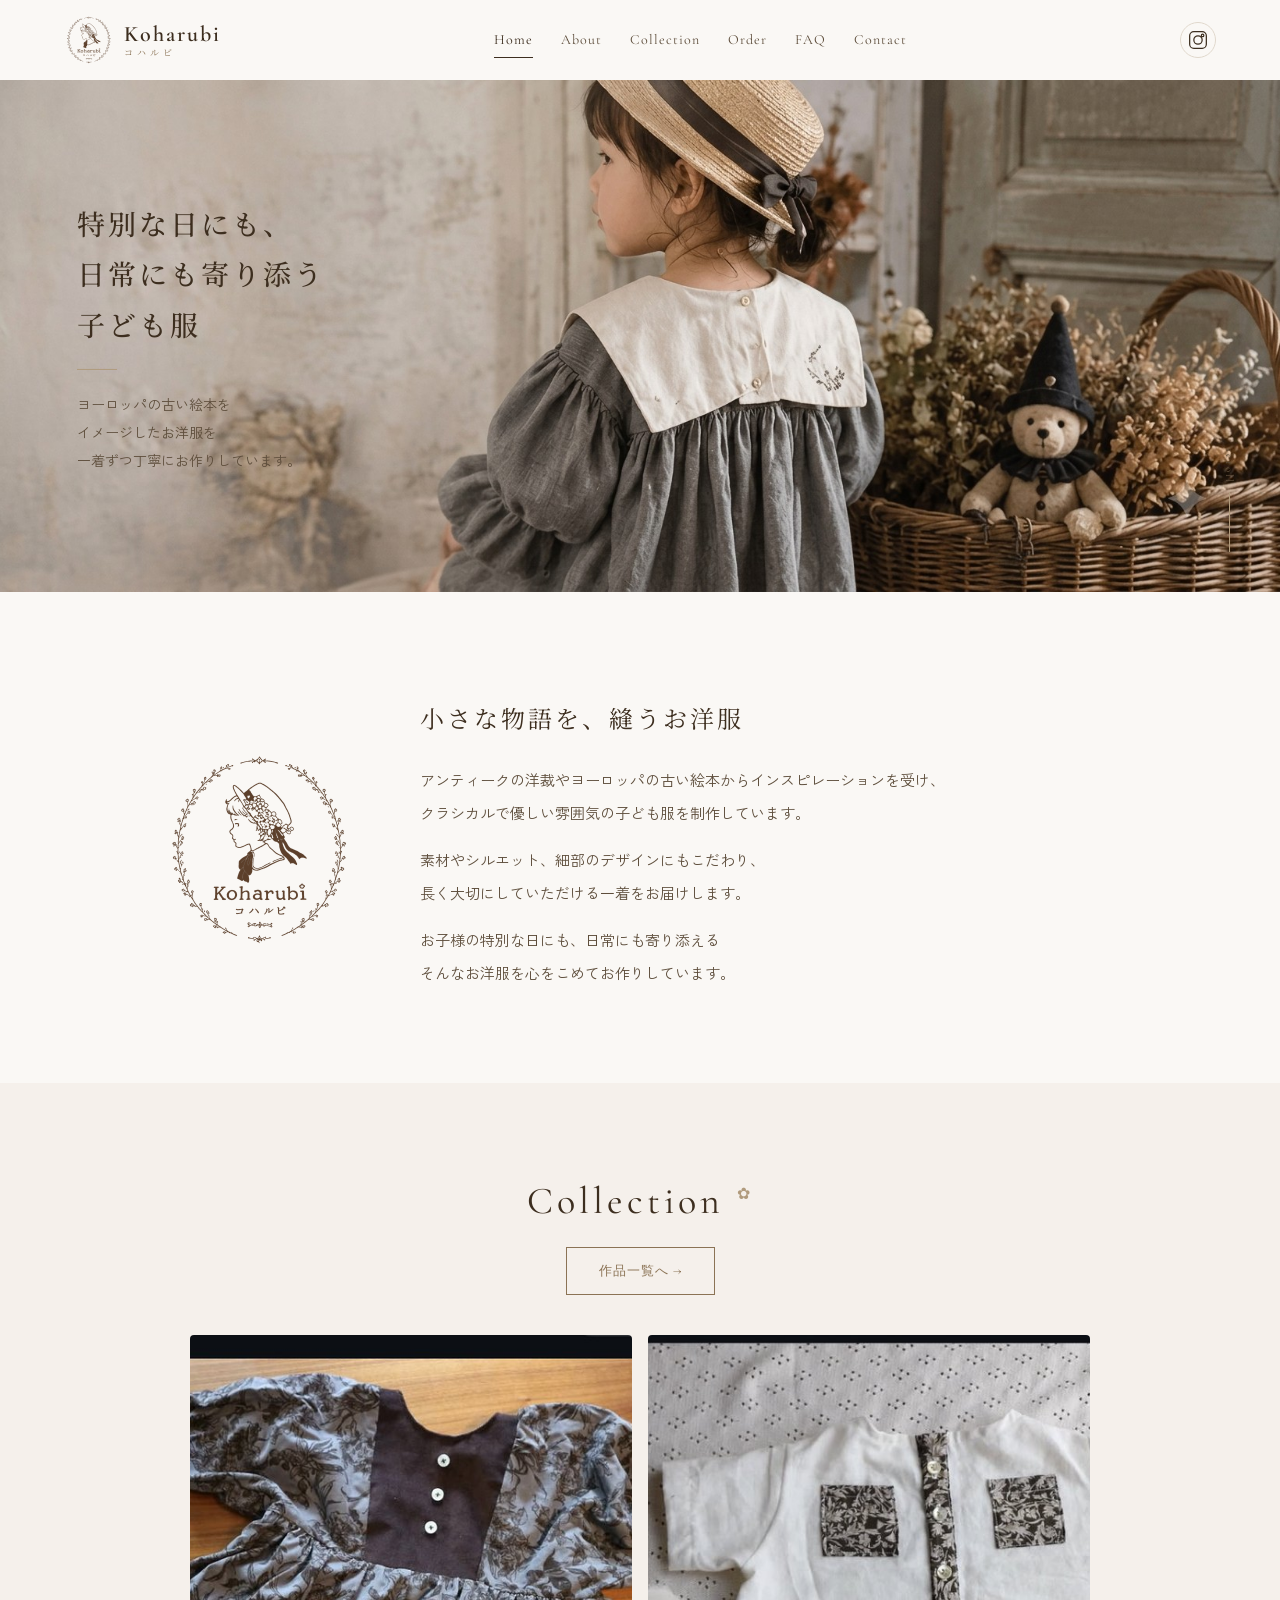
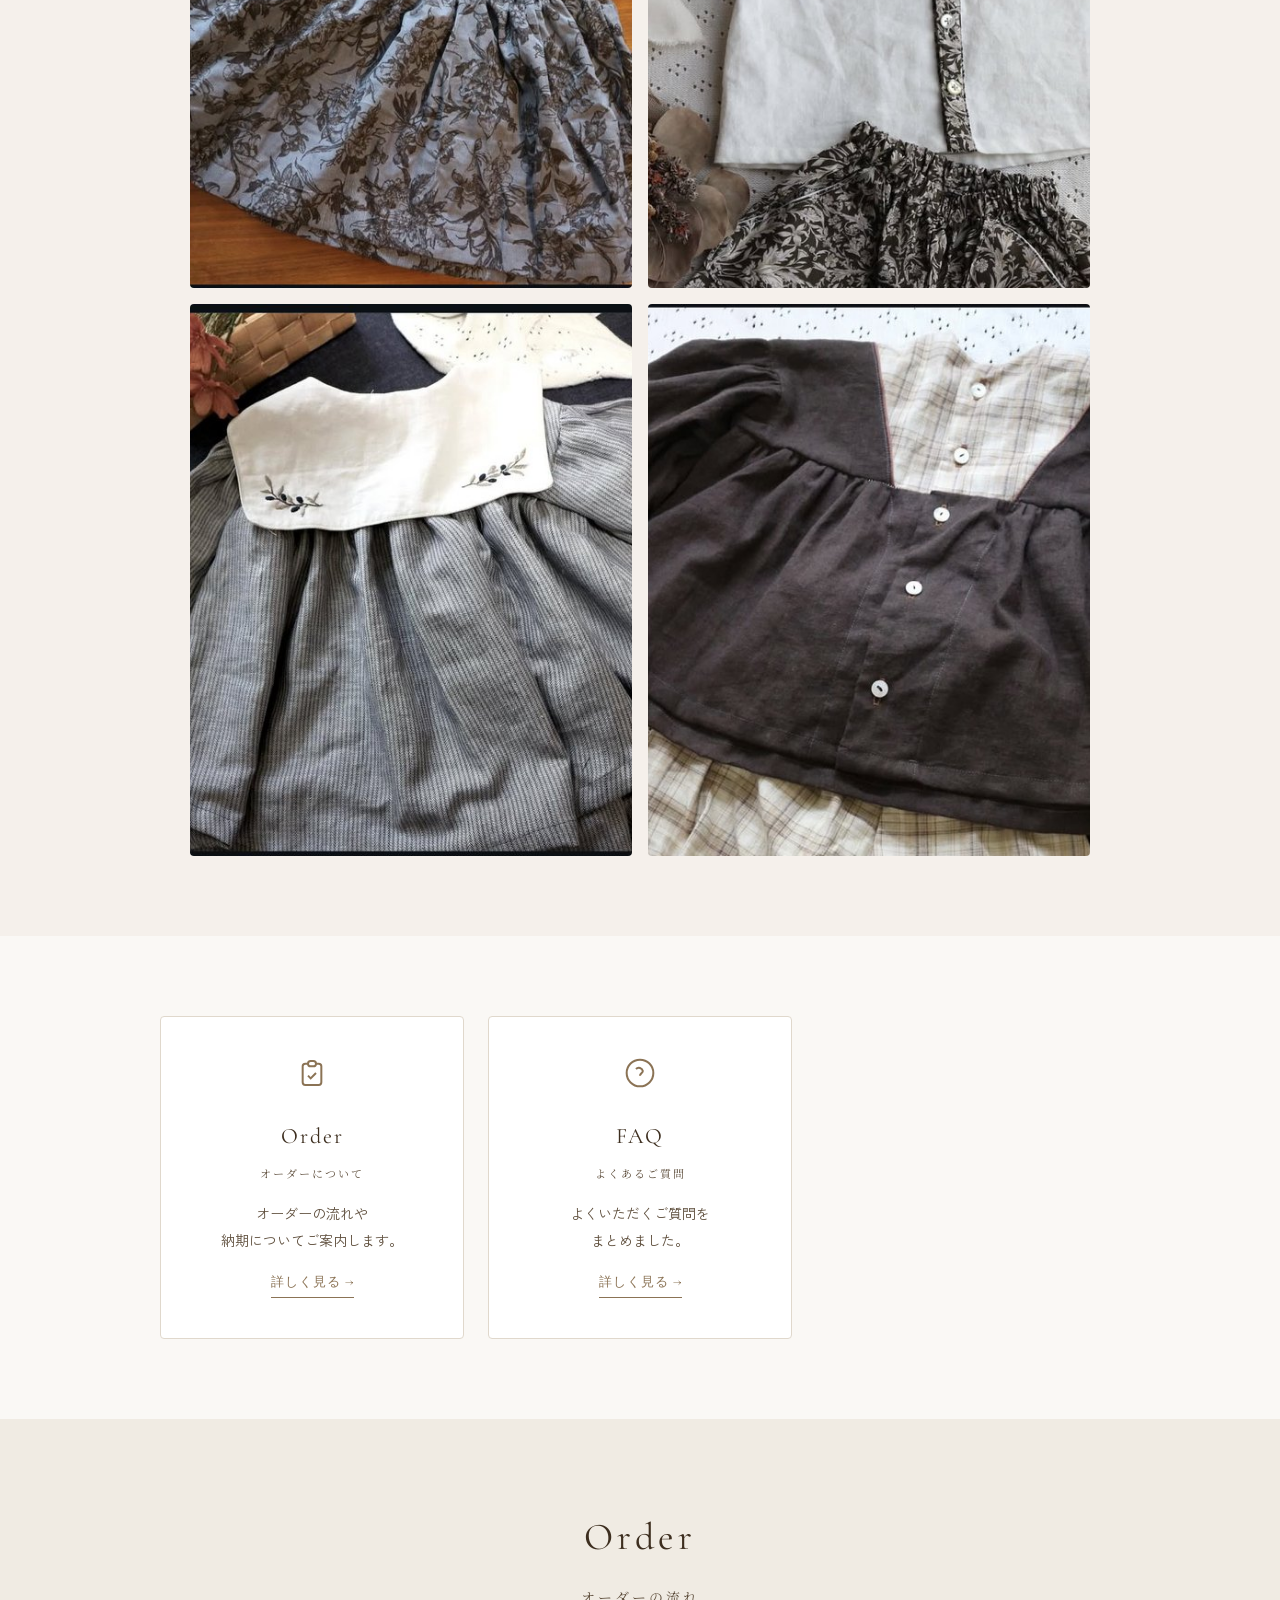
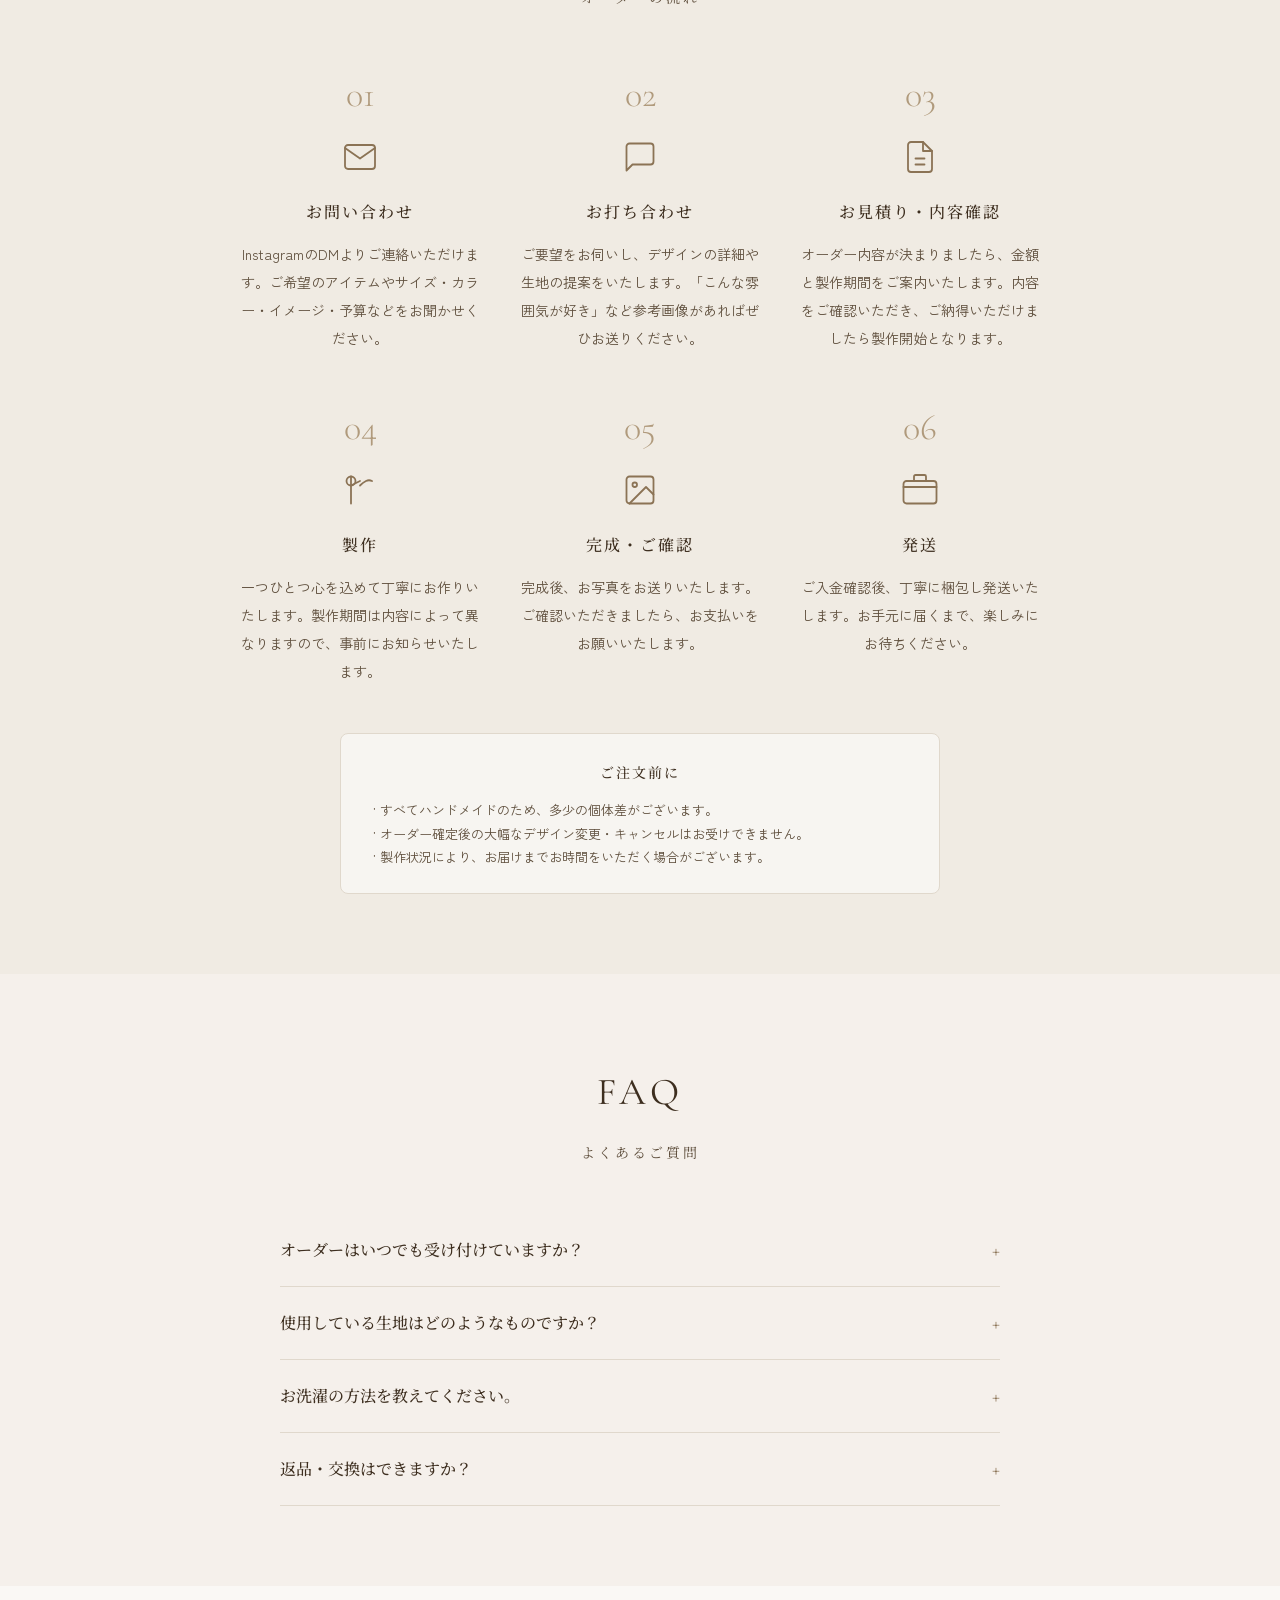
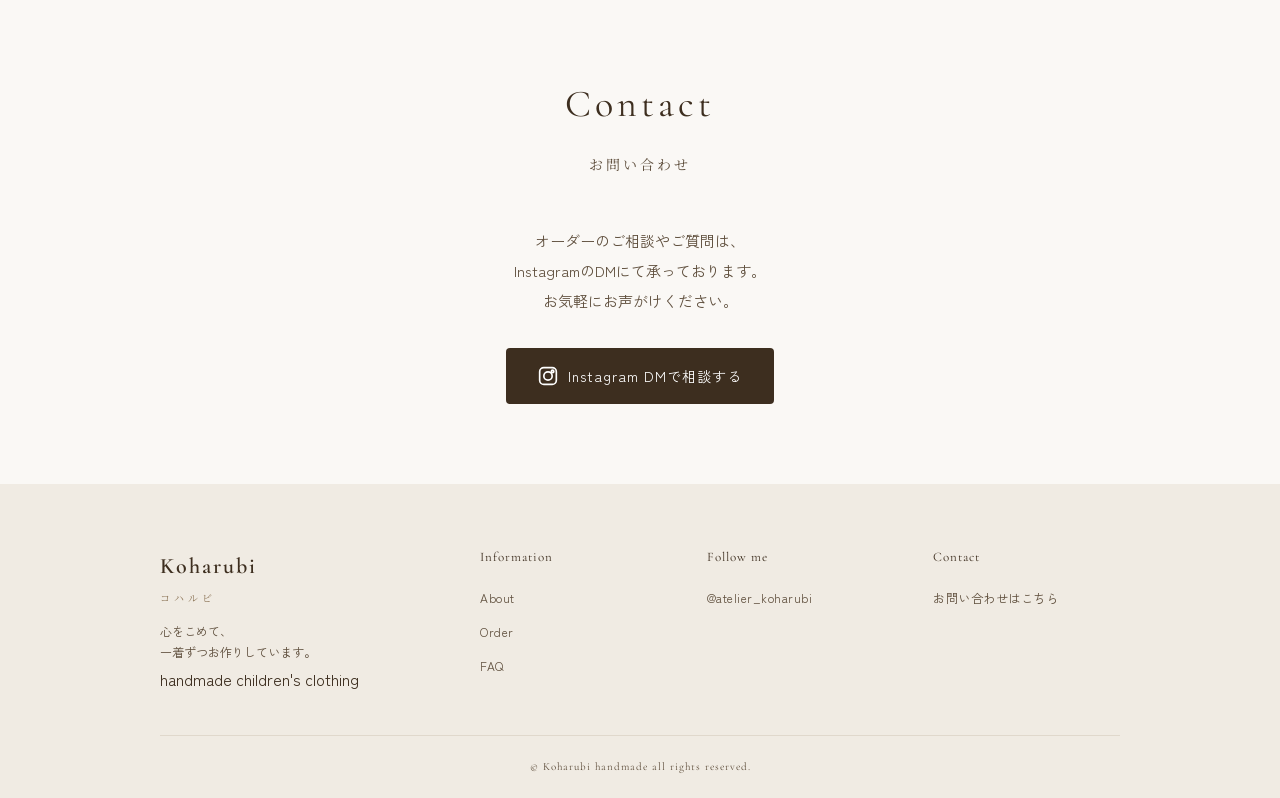
==== commit 3784ec0a: "fix: フッターのInstagramリンクを正しいアカウントに修正 リンク先・表示名がContactセクションと不一致だったため、 @atelier_koharubi に統一。  Co-Author" ====
--- a/index.html
+++ b/index.html
@@ -6,7 +6,6 @@
   <title>Koharubi コハルビ - ハンドメイド子ども服 | 一着ずつ手作りする、小さな人のための服</title>
   <meta name="description" content="Koharubi（コハルビ）は、天然素材にこだわったハンドメイドの子ども服ブランドです。ヨーロッパの古い絵本をイメージしたお洋服を一着ずつ丁寧にお作りしています。">
   <meta name="keywords" content="ハンドメイド,子ども服,キッズ服,手作り,天然素材,ベビー服,オーダーメイド">
-  <meta name="robots" content="noindex, nofollow">
   <link rel="canonical" href="https://jun-ju-waaaaa.github.io/kids-handmade-wear/">
 
   <!-- OGP -->
@@ -15,7 +14,11 @@
   <meta property="og:type" content="website">
   <meta property="og:url" content="https://jun-ju-waaaaa.github.io/kids-handmade-wear/">
   <meta property="og:image" content="https://jun-ju-waaaaa.github.io/kids-handmade-wear/images/og-image.jpg">
+  <meta property="og:locale" content="ja_JP">
   <meta name="twitter:card" content="summary_large_image">
+  <meta name="twitter:title" content="Koharubi コハルビ - ハンドメイド子ども服">
+  <meta name="twitter:description" content="ヨーロッパの古い絵本をイメージしたお洋服を一着ずつ丁寧にお作りしています。">
+  <meta name="twitter:image" content="https://jun-ju-waaaaa.github.io/kids-handmade-wear/images/og-image.jpg">
 
   <!-- Fonts -->
   <link rel="preconnect" href="https://fonts.googleapis.com">
@@ -27,6 +30,114 @@
   <link rel="apple-touch-icon" href="images/apple-touch-icon.png">
 
   <link rel="stylesheet" href="css/style.css">
+
+  <!-- Structured Data -->
+  <script type="application/ld+json">
+  {
+    "@context": "https://schema.org",
+    "@type": "Organization",
+    "name": "Koharubi（コハルビ）",
+    "url": "https://jun-ju-waaaaa.github.io/kids-handmade-wear/",
+    "logo": "https://jun-ju-waaaaa.github.io/kids-handmade-wear/images/logo2.png",
+    "sameAs": [
+      "https://www.instagram.com/atelier_koharubi/"
+    ]
+  }
+  </script>
+  <script type="application/ld+json">
+  {
+    "@context": "https://schema.org",
+    "@type": "WebSite",
+    "name": "Koharubi コハルビ",
+    "url": "https://jun-ju-waaaaa.github.io/kids-handmade-wear/",
+    "inLanguage": "ja"
+  }
+  </script>
+  <script type="application/ld+json">
+  {
+    "@context": "https://schema.org",
+    "@type": "HowTo",
+    "name": "オーダーの流れ",
+    "step": [
+      {
+        "@type": "HowToStep",
+        "position": 1,
+        "name": "お問い合わせ",
+        "text": "InstagramのDMよりご連絡いただけます。ご希望のアイテムやサイズ・カラー・イメージ・予算などをお聞かせください。"
+      },
+      {
+        "@type": "HowToStep",
+        "position": 2,
+        "name": "お打ち合わせ",
+        "text": "ご要望をお伺いし、デザインの詳細や生地の提案をいたします。「こんな雰囲気が好き」など参考画像があればぜひお送りください。"
+      },
+      {
+        "@type": "HowToStep",
+        "position": 3,
+        "name": "お見積り・内容確認",
+        "text": "オーダー内容が決まりましたら、金額と製作期間をご案内いたします。内容をご確認いただき、ご納得いただけましたら製作開始となります。"
+      },
+      {
+        "@type": "HowToStep",
+        "position": 4,
+        "name": "製作",
+        "text": "一つひとつ心を込めて丁寧にお作りいたします。製作期間は内容によって異なりますので、事前にお知らせいたします。"
+      },
+      {
+        "@type": "HowToStep",
+        "position": 5,
+        "name": "完成・ご確認",
+        "text": "完成後、お写真をお送りいたします。ご確認いただきましたら、お支払いをお願いいたします。"
+      },
+      {
+        "@type": "HowToStep",
+        "position": 6,
+        "name": "発送",
+        "text": "ご入金確認後、丁寧に梱包し発送いたします。お手元に届くまで、楽しみにお待ちください。"
+      }
+    ]
+  }
+  </script>
+  <script type="application/ld+json">
+  {
+    "@context": "https://schema.org",
+    "@type": "FAQPage",
+    "mainEntity": [
+      {
+        "@type": "Question",
+        "name": "オーダーはいつでも受け付けていますか？",
+        "acceptedAnswer": {
+          "@type": "Answer",
+          "text": "オーダーの受付は基本的にいつでも承っておりますが、受けているオーダーの量によってはお時間をいただく場合がございます。まずはお気軽にDMにてご相談ください。"
+        }
+      },
+      {
+        "@type": "Question",
+        "name": "使用している生地はどのようなものですか？",
+        "acceptedAnswer": {
+          "@type": "Answer",
+          "text": "主にコットンやガーゼなどの天然素材を使用しています。お子様の肌に優しく、洗濯にも強い生地を厳選しております。"
+        }
+      },
+      {
+        "@type": "Question",
+        "name": "お洗濯の方法を教えてください。",
+        "acceptedAnswer": {
+          "@type": "Answer",
+          "text": "手洗いまたはネットに入れての洗濯機洗い（弱水流）を推奨しています。タンブラー乾燥はお避けください。形を整えて陰干しがおすすめです。"
+        }
+      },
+      {
+        "@type": "Question",
+        "name": "返品・交換はできますか？",
+        "acceptedAnswer": {
+          "@type": "Answer",
+          "text": "ハンドメイド・オーダーメイド品のため、お客様都合による返品・交換はお受けしておりません。万が一、制作上の不備があった場合はご連絡ください。"
+        }
+      }
+    ]
+  }
+  </script>
 </head>
 <body>
 
@@ -246,7 +357,7 @@
       </div>
       <div class="footer-nav">
         <h4>Follow me</h4>
-        <a href="https://www.instagram.com/" target="_blank" rel="noopener">@koharubi_handmade</a>
+        <a href="https://www.instagram.com/atelier_koharubi/" target="_blank" rel="noopener">@atelier_koharubi</a>
       </div>
       <div class="footer-nav">
         <h4>Contact</h4>
